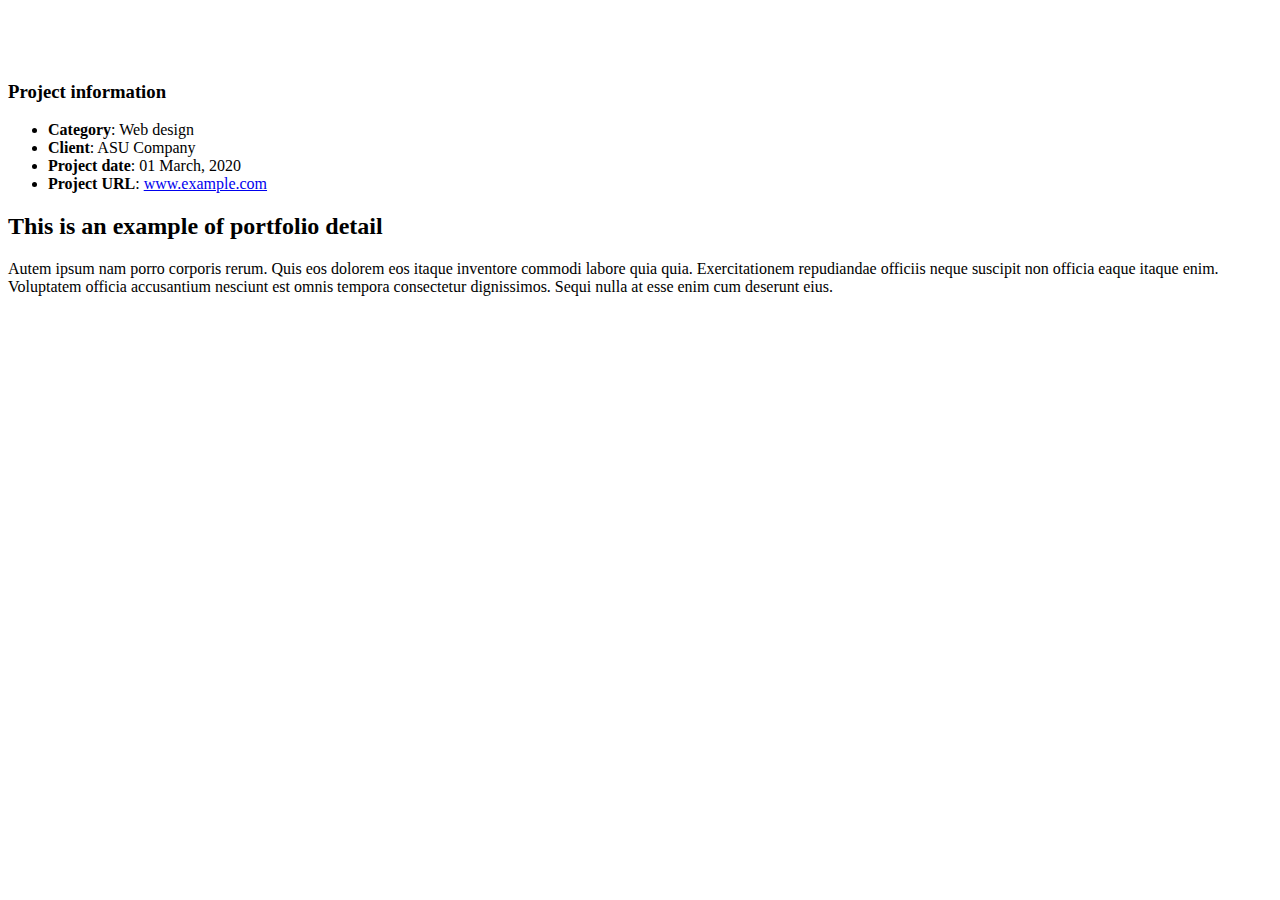
==== portfolio-details.html @ 049a99f7 "Add files via upload" ====
<!DOCTYPE html>
<html lang="en">

<head>
  <meta charset="utf-8">
  <meta content="width=device-width, initial-scale=1.0" name="viewport">

  <title>Portfolio Details - Personal Bootstrap Template</title>
  <meta content="" name="description">
  <meta content="" name="keywords">

  <!-- Favicons -->
  <link href="assets/img/favicon.png" rel="icon">
  <link href="assets/img/apple-touch-icon.png" rel="apple-touch-icon">

  <!-- Google Fonts -->
  <link href="https://fonts.googleapis.com/css?family=Open+Sans:300,300i,400,400i,600,600i,700,700i|Raleway:300,300i,400,400i,500,500i,600,600i,700,700i|Poppins:300,300i,400,400i,500,500i,600,600i,700,700i" rel="stylesheet">

  <!-- Vendor CSS Files -->
  <link href="assets/vendor/aos/aos.css" rel="stylesheet">
  <link href="assets/vendor/bootstrap/css/bootstrap.min.css" rel="stylesheet">
  <link href="assets/vendor/bootstrap-icons/bootstrap-icons.css" rel="stylesheet">
  <link href="assets/vendor/boxicons/css/boxicons.min.css" rel="stylesheet">
  <link href="assets/vendor/glightbox/css/glightbox.min.css" rel="stylesheet">
  <link href="assets/vendor/swiper/swiper-bundle.min.css" rel="stylesheet">

  <!-- Template Main CSS File -->
  <link href="assets/css/style.css" rel="stylesheet">

  <!-- =======================================================
  * Template Name: MyResume - v4.10.0
  * Template URL: https://bootstrapmade.com/free-html-bootstrap-template-my-resume/
  * Author: BootstrapMade.com
  * License: https://bootstrapmade.com/license/
  ======================================================== -->
</head>

<body>

  <main id="main">

    <!-- ======= Portfolio Details Section ======= -->
    <section id="portfolio-details" class="portfolio-details">
      <div class="container">

        <div class="row gy-4">

          <div class="col-lg-8">
            <div class="portfolio-details-slider swiper">
              <div class="swiper-wrapper align-items-center">

                <div class="swiper-slide">
                  <img src="assets/img/portfolio/portfolio-details-1.jpg" alt="">
                </div>

                <div class="swiper-slide">
                  <img src="assets/img/portfolio/portfolio-details-2.jpg" alt="">
                </div>

                <div class="swiper-slide">
                  <img src="assets/img/portfolio/portfolio-details-3.jpg" alt="">
                </div>

              </div>
              <div class="swiper-pagination"></div>
            </div>
          </div>

          <div class="col-lg-4">
            <div class="portfolio-info">
              <h3>Project information</h3>
              <ul>
                <li><strong>Category</strong>: Web design</li>
                <li><strong>Client</strong>: ASU Company</li>
                <li><strong>Project date</strong>: 01 March, 2020</li>
                <li><strong>Project URL</strong>: <a href="#">www.example.com</a></li>
              </ul>
            </div>
            <div class="portfolio-description">
              <h2>This is an example of portfolio detail</h2>
              <p>
                Autem ipsum nam porro corporis rerum. Quis eos dolorem eos itaque inventore commodi labore quia quia. Exercitationem repudiandae officiis neque suscipit non officia eaque itaque enim. Voluptatem officia accusantium nesciunt est omnis tempora consectetur dignissimos. Sequi nulla at esse enim cum deserunt eius.
              </p>
            </div>
          </div>

        </div>

      </div>
    </section><!-- End Portfolio Details Section -->

  </main><!-- End #main -->

  <div id="preloader"></div>
  <a href="#" class="back-to-top d-flex align-items-center justify-content-center"><i class="bi bi-arrow-up-short"></i></a>

  <!-- Vendor JS Files -->
  <script src="assets/vendor/purecounter/purecounter_vanilla.js"></script>
  <script src="assets/vendor/aos/aos.js"></script>
  <script src="assets/vendor/bootstrap/js/bootstrap.bundle.min.js"></script>
  <script src="assets/vendor/glightbox/js/glightbox.min.js"></script>
  <script src="assets/vendor/isotope-layout/isotope.pkgd.min.js"></script>
  <script src="assets/vendor/swiper/swiper-bundle.min.js"></script>
  <script src="assets/vendor/typed.js/typed.min.js"></script>
  <script src="assets/vendor/waypoints/noframework.waypoints.js"></script>
  <script src="assets/vendor/php-email-form/validate.js"></script>

  <!-- Template Main JS File -->
  <script src="assets/js/main.js"></script>

</body>

</html>
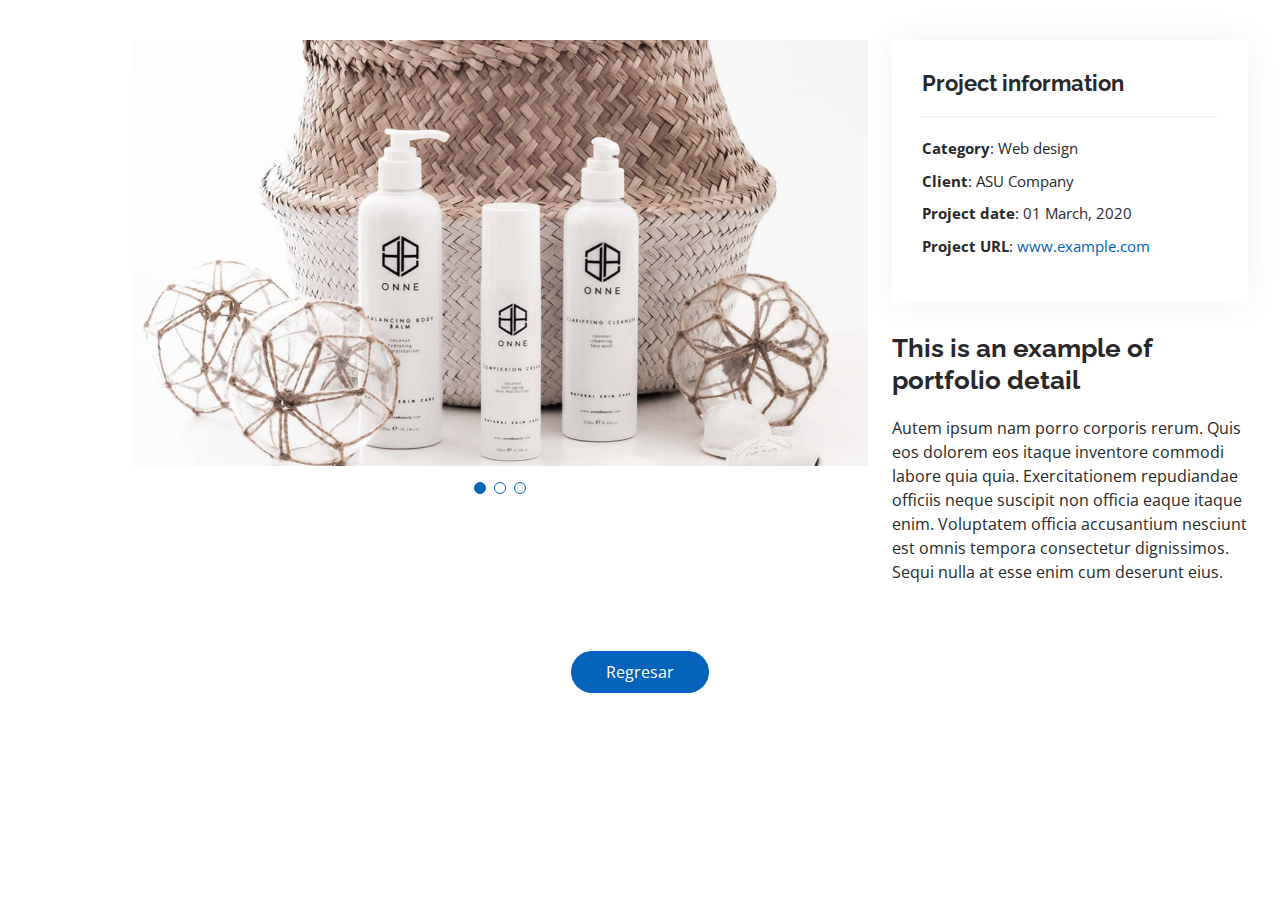
==== commit d57eea63: "Cambios de datos en todo" ====
--- a/portfolio-details.html
+++ b/portfolio-details.html
@@ -108,6 +108,10 @@
   <!-- Template Main JS File -->
   <script src="assets/js/main.js"></script>
 
+  <div class="section-title">
+    <a id="boton-bonito"  onclick = "history.back ()" >Regresar</a>
+  </div>
+ 
 </body>
 
 </html>